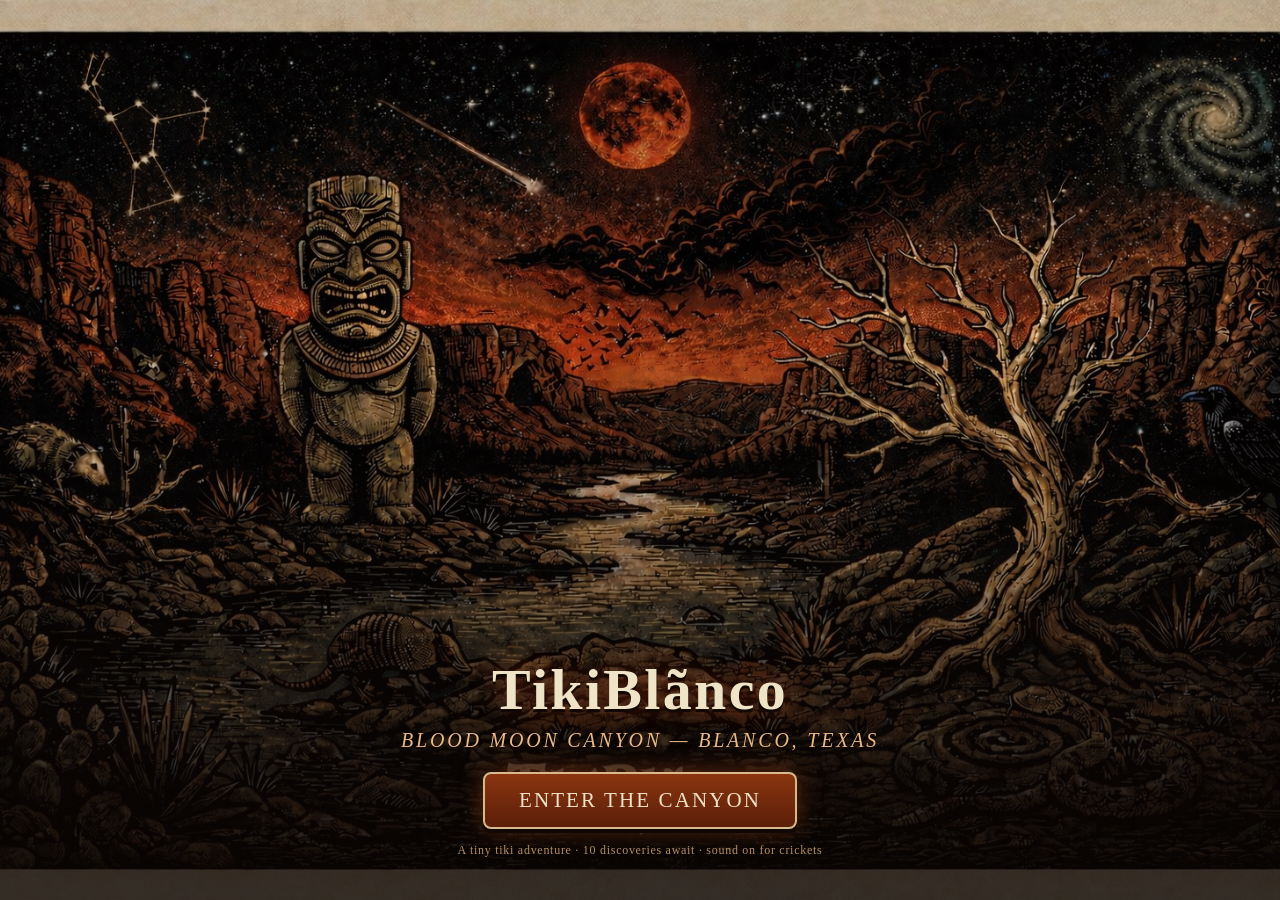
==== tiki-blanco/index.html @ be37e6ae "Add Blood Moon Canyon — explorable 3D game of the TikiBlãnco poster A self-contained N64-style Three" ====
<!DOCTYPE html>
<html lang="en">
<head>
<meta charset="utf-8">
<title>TikiBlãnco — Blood Moon Canyon</title>
<meta name="viewport" content="width=device-width, initial-scale=1, maximum-scale=1, user-scalable=no, viewport-fit=cover">
<meta name="apple-mobile-web-app-capable" content="yes">
<meta name="apple-mobile-web-app-status-bar-style" content="black-translucent">
<meta name="description" content="Explore the TikiBlãnco poster as a little tiki man — a retro low-poly adventure in Blanco, Texas.">
<style>
  :root{
    --parchment:#efe3c8;
    --ink:#2a1608;
    --rust:#a83a12;
    --ember:#ff7a33;
    --shadow:#120803;
  }
  *{ margin:0; padding:0; box-sizing:border-box; -webkit-tap-highlight-color:transparent; }
  html,body{ width:100%; height:100%; overflow:hidden; background:#0a0503; }
  body{ font-family:Georgia,'Times New Roman',serif; color:var(--parchment);
        touch-action:none; user-select:none; -webkit-user-select:none; }
  #game{ position:fixed; inset:0; }
  #game canvas{ width:100%; height:100%; display:block; image-rendering:pixelated; image-rendering:crisp-edges; }

  /* ---------- Title screen ---------- */
  #title{
    position:fixed; inset:0; z-index:50; display:flex; flex-direction:column;
    align-items:center; justify-content:flex-end; text-align:center;
    background:#0a0503 url('poster.jpg') center/cover no-repeat;
    transition:opacity 1.2s ease;
  }
  #title::after{ content:''; position:absolute; inset:0;
    background:linear-gradient(180deg, rgba(10,5,3,.25) 0%, rgba(10,5,3,.0) 35%, rgba(10,5,3,.82) 88%); }
  #title.hidden{ opacity:0; pointer-events:none; }
  #title .inner{ position:relative; z-index:1; padding:0 24px calc(42px + env(safe-area-inset-bottom)); max-width:560px; }
  #title h1{
    font-size:clamp(34px,7vw,58px); letter-spacing:.04em; color:var(--parchment);
    text-shadow:0 3px 0 var(--shadow), 0 0 28px rgba(255,90,30,.45);
    font-weight:700;
  }
  #title h2{
    font-size:clamp(14px,3vw,20px); font-style:italic; font-weight:400;
    color:#e8b98a; margin:6px 0 20px; text-shadow:0 2px 0 var(--shadow);
    letter-spacing:.14em;
  }
  #enterBtn{
    font-family:inherit; font-size:clamp(16px,3.4vw,21px); letter-spacing:.1em;
    color:var(--parchment); background:linear-gradient(180deg,#8a3510,#5c1f08);
    border:2px solid #d8b98c; border-radius:8px; padding:14px 34px; cursor:pointer;
    box-shadow:0 4px 0 var(--shadow), 0 0 24px rgba(255,110,40,.35);
    animation:pulse 2.2s ease-in-out infinite;
  }
  #enterBtn:active{ transform:translateY(3px); box-shadow:0 1px 0 var(--shadow); }
  @keyframes pulse{ 0%,100%{ box-shadow:0 4px 0 var(--shadow),0 0 16px rgba(255,110,40,.25);}
                    50%{ box-shadow:0 4px 0 var(--shadow),0 0 34px rgba(255,130,50,.55);} }
  #title .hint{ margin-top:14px; font-size:12px; color:#cfa87a; opacity:.85; letter-spacing:.06em; }

  /* ---------- HUD ---------- */
  #hud{ position:fixed; inset:0; z-index:20; pointer-events:none; opacity:0; transition:opacity .8s ease .6s; }
  #hud.on{ opacity:1; }
  .hudCard{
    background:rgba(18,8,3,.72); border:1px solid rgba(216,185,140,.5); border-radius:8px;
    padding:8px 12px; backdrop-filter:blur(2px);
  }
  #logo{ position:absolute; top:calc(10px + env(safe-area-inset-top)); left:12px; }
  #logo b{ display:block; font-size:17px; letter-spacing:.06em; color:var(--parchment); }
  #logo span{ display:block; font-size:10.5px; font-style:italic; color:#dd9a5b; letter-spacing:.14em; }
  #counter{ position:absolute; top:calc(10px + env(safe-area-inset-top)); right:12px; text-align:right; pointer-events:auto; cursor:pointer; }
  #counter b{ font-size:16px; color:var(--ember); }
  #counter span{ font-size:11px; letter-spacing:.08em; color:#e6cfa2; }
  #muteBtn{
    position:absolute; top:calc(64px + env(safe-area-inset-top)); right:12px; pointer-events:auto; cursor:pointer;
    width:38px; height:34px; display:flex; align-items:center; justify-content:center; font-size:16px;
  }
  #ctrlHint{
    position:absolute; bottom:calc(14px + env(safe-area-inset-bottom)); left:50%; transform:translateX(-50%);
    font-size:12.5px; letter-spacing:.06em; color:#e6cfa2; white-space:nowrap;
    transition:opacity 1s ease;
  }
  #ctrlHint.fade{ opacity:0; }

  /* ---------- Discovery popup ---------- */
  #popup{
    position:fixed; left:50%; top:calc(16px + env(safe-area-inset-top) + 54px); transform:translateX(-50%) translateY(-12px);
    z-index:30; width:min(400px, calc(100vw - 32px));
    background:linear-gradient(180deg,#f2e6ca,#e5d3ab);
    color:var(--ink); border:2px solid #6b3d16; border-radius:10px;
    box-shadow:0 6px 0 rgba(0,0,0,.45), inset 0 0 40px rgba(120,70,20,.18);
    padding:14px 18px 15px; opacity:0; pointer-events:none;
    transition:opacity .35s ease, transform .35s ease;
  }
  #popup.show{ opacity:1; transform:translateX(-50%) translateY(0); pointer-events:auto; cursor:pointer; }
  #popup .kicker{ font-size:10px; letter-spacing:.22em; color:var(--rust); text-transform:uppercase; }
  #popup h3{ font-size:21px; margin:3px 0 6px; color:#3a1c06; }
  #popup p{ font-size:13.5px; line-height:1.45; font-style:italic; color:#4a2a10; }

  /* ---------- Field guide ---------- */
  #guide{
    position:fixed; inset:0; z-index:40; display:none; align-items:center; justify-content:center;
    background:rgba(8,4,2,.7); pointer-events:auto;
  }
  #guide.show{ display:flex; }
  #guide .book{
    width:min(430px, calc(100vw - 36px)); max-height:78vh; overflow-y:auto;
    background:linear-gradient(180deg,#f2e6ca,#e2cfa5); color:var(--ink);
    border:2px solid #6b3d16; border-radius:12px; padding:20px 22px;
    box-shadow:0 10px 0 rgba(0,0,0,.5);
  }
  #guide h3{ text-align:center; font-size:20px; color:#3a1c06; letter-spacing:.06em; margin-bottom:2px; }
  #guide .sub{ text-align:center; font-size:11px; font-style:italic; color:var(--rust); margin-bottom:12px; letter-spacing:.1em; }
  #guide ul{ list-style:none; }
  #guide li{ padding:7px 4px; border-bottom:1px dashed rgba(107,61,22,.35); font-size:14.5px; display:flex; gap:10px; align-items:center; }
  #guide li .dot{ width:12px; text-align:center; }
  #guide li.found .dot{ color:#0a6b2a; }
  #guide li.unfound{ color:#9b7a4e; font-style:italic; }
  #guide .close{ display:block; margin:14px auto 0; font-family:inherit; font-size:14px; padding:8px 26px;
    background:linear-gradient(180deg,#8a3510,#5c1f08); color:var(--parchment);
    border:1.5px solid #d8b98c; border-radius:7px; cursor:pointer; letter-spacing:.08em; }

  /* ---------- Completion banner ---------- */
  #complete{
    position:fixed; left:50%; top:38%; transform:translate(-50%,-50%) scale(.9); z-index:35;
    width:min(430px, calc(100vw - 36px)); text-align:center;
    background:linear-gradient(180deg,#f2e6ca,#e5d3ab); color:var(--ink);
    border:3px solid #6b3d16; border-radius:14px; padding:22px 24px;
    box-shadow:0 8px 0 rgba(0,0,0,.5), 0 0 60px rgba(255,120,40,.55);
    opacity:0; pointer-events:none; transition:opacity .6s ease, transform .6s ease;
  }
  #complete.show{ opacity:1; transform:translate(-50%,-50%) scale(1); pointer-events:auto; cursor:pointer; }
  #complete h3{ font-size:24px; color:#3a1c06; margin-bottom:8px; }
  #complete p{ font-size:14.5px; font-style:italic; line-height:1.5; color:#4a2a10; }

  /* ---------- Touch controls ---------- */
  #stick{ position:fixed; z-index:25; width:110px; height:110px; border-radius:50%;
    border:2px solid rgba(216,185,140,.5); background:rgba(18,8,3,.35); display:none; pointer-events:none; }
  #stickKnob{ position:absolute; left:50%; top:50%; width:46px; height:46px; margin:-23px 0 0 -23px;
    border-radius:50%; background:rgba(216,185,140,.55); border:2px solid rgba(240,220,180,.8); }
  #jumpBtn{
    position:fixed; right:20px; bottom:calc(46px + env(safe-area-inset-bottom)); z-index:25;
    width:74px; height:74px; border-radius:50%; display:none; align-items:center; justify-content:center;
    background:rgba(18,8,3,.55); border:2px solid rgba(216,185,140,.6);
    color:var(--parchment); font-family:inherit; font-size:13px; letter-spacing:.08em; pointer-events:auto;
  }
  body.touch #jumpBtn{ display:flex; }

  /* vignette for mood */
  #vignette{ position:fixed; inset:0; z-index:15; pointer-events:none;
    background:radial-gradient(ellipse at center, transparent 55%, rgba(8,3,1,.55) 100%); }
</style>
</head>
<body>
  <div id="game"></div>
  <div id="vignette"></div>

  <div id="hud">
    <div id="logo" class="hudCard"><b>TikiBl&atilde;nco</b><span>BLOOD MOON CANYON</span></div>
    <div id="counter" class="hudCard" title="Open field guide"><b id="count">0</b><b style="color:#e6cfa2">/10</b><br><span>DISCOVERIES &#9662;</span></div>
    <div id="muteBtn" class="hudCard" title="Toggle sound">&#128266;</div>
    <div id="ctrlHint" class="hudCard"></div>
  </div>

  <div id="popup"><div class="kicker">Discovery</div><h3 id="popTitle"></h3><p id="popText"></p></div>

  <div id="guide"><div class="book">
    <h3>Field Guide</h3><div class="sub">BLANCO, TEXAS &mdash; UNDER THE BLOOD MOON</div>
    <ul id="guideList"></ul>
    <button class="close" id="guideClose">Close</button>
  </div></div>

  <div id="complete"><h3>Canyon Explored!</h3>
    <p>You&rsquo;ve wandered every corner of Blood Moon Canyon and lived to tell it.
    The Great Tiki&rsquo;s eyes burn bright in your honor.<br><br><b>Aloha, y&rsquo;all. &mdash; TikiBl&atilde;nco</b></p></div>

  <div id="stick"><div id="stickKnob"></div></div>
  <button id="jumpBtn">JUMP</button>

  <div id="title"><div class="inner">
    <h1>TikiBl&atilde;nco</h1>
    <h2>BLOOD MOON CANYON &mdash; BLANCO, TEXAS</h2>
    <button id="enterBtn">ENTER THE CANYON</button>
    <div class="hint">A tiny tiki adventure &middot; 10 discoveries await &middot; sound on for crickets</div>
  </div></div>

<script type="module" src="js/game.js"></script>
</body>
</html>
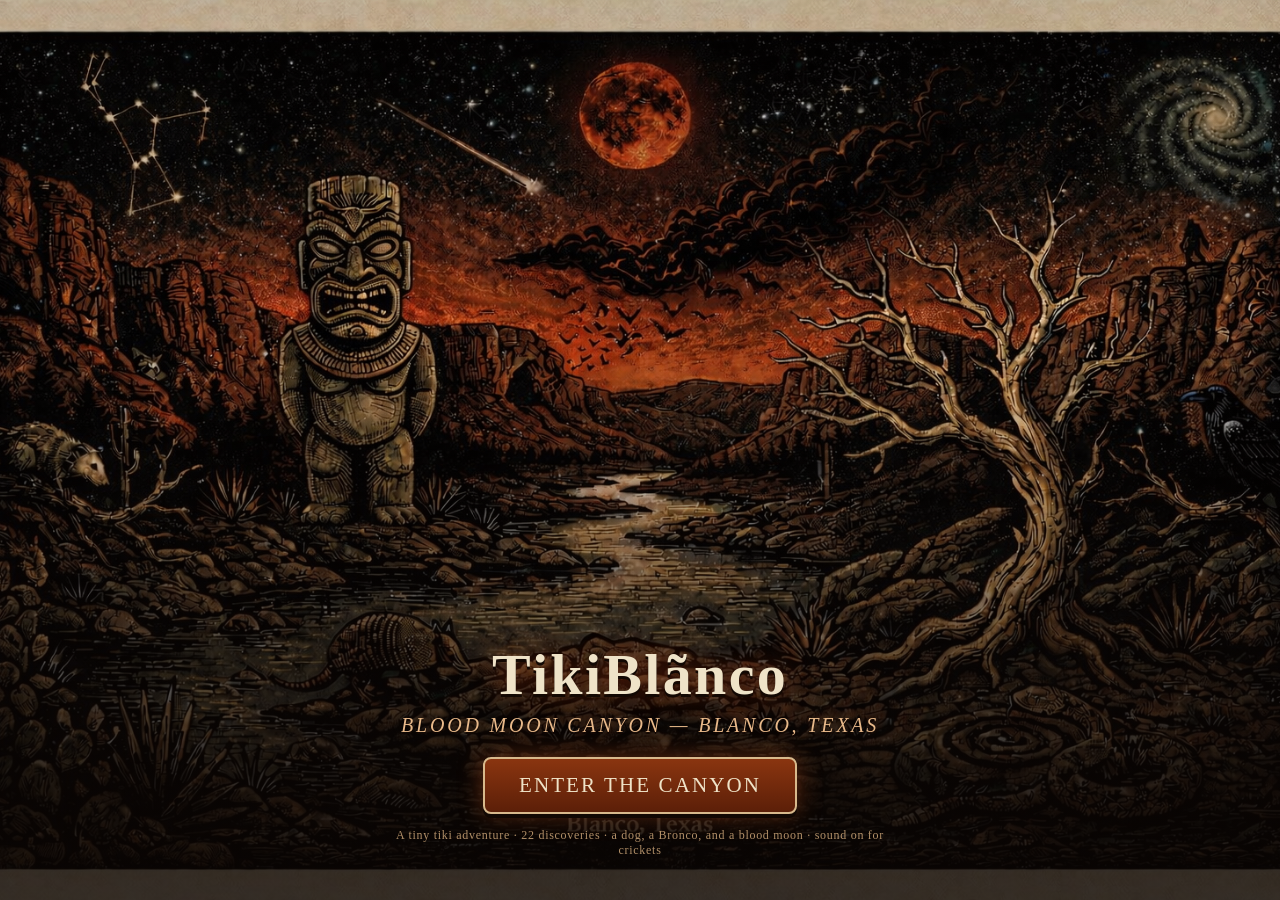
==== commit 7dc385d1: "Expand Blood Moon Canyon: 22 discoveries, tiki bar grotto, drivable Bronco, dogs, cryptids, soundtra" ====
--- a/tiki-blanco/index.html
+++ b/tiki-blanco/index.html
@@ -143,6 +143,25 @@
   }
   body.touch #jumpBtn{ display:flex; }
 
+  /* discovery tracker compass */
+  #tracker{
+    position:fixed; left:14px; bottom:calc(14px + env(safe-area-inset-bottom)); z-index:22;
+    display:none; align-items:center; gap:8px; font-size:12.5px; letter-spacing:.06em; color:#e6cfa2;
+  }
+  #tracker #trackArrow{ display:inline-block; color:var(--ember); font-size:15px; transition:transform .12s linear; }
+
+  /* drive / exit button */
+  #driveBtn{
+    position:fixed; right:20px; bottom:calc(136px + env(safe-area-inset-bottom)); z-index:25;
+    display:none; padding:14px 18px; border-radius:50%; width:74px; height:74px;
+    background:linear-gradient(180deg,#2e6b3a,#1c4a24); border:2px solid #d8b98c;
+    color:var(--parchment); font-family:inherit; font-size:13px; letter-spacing:.08em; cursor:pointer;
+    box-shadow:0 3px 0 var(--shadow);
+  }
+  #driveBtn:active{ transform:translateY(2px); }
+
+  #guide .reset{ background:linear-gradient(180deg,#5a5048,#3a322c); font-size:12px; padding:6px 18px; margin-top:8px; }
+
   /* vignette for mood */
   #vignette{ position:fixed; inset:0; z-index:15; pointer-events:none;
     background:radial-gradient(ellipse at center, transparent 55%, rgba(8,3,1,.55) 100%); }
@@ -154,17 +173,21 @@
 
   <div id="hud">
     <div id="logo" class="hudCard"><b>TikiBl&atilde;nco</b><span>BLOOD MOON CANYON</span></div>
-    <div id="counter" class="hudCard" title="Open field guide"><b id="count">0</b><b style="color:#e6cfa2">/10</b><br><span>DISCOVERIES &#9662;</span></div>
+    <div id="counter" class="hudCard" title="Open field guide"><b id="count">0</b><b style="color:#e6cfa2">/22</b><br><span>DISCOVERIES &#9662;</span></div>
     <div id="muteBtn" class="hudCard" title="Toggle sound">&#128266;</div>
     <div id="ctrlHint" class="hudCard"></div>
   </div>
 
-  <div id="popup"><div class="kicker">Discovery</div><h3 id="popTitle"></h3><p id="popText"></p></div>
+  <div id="popup"><div class="kicker" id="popKicker">Discovery</div><h3 id="popTitle"></h3><p id="popText"></p></div>
+
+  <div id="tracker" class="hudCard"><span id="trackArrow">&#9650;</span><span id="trackDist"></span></div>
+  <button id="driveBtn">DRIVE</button>
 
   <div id="guide"><div class="book">
     <h3>Field Guide</h3><div class="sub">BLANCO, TEXAS &mdash; UNDER THE BLOOD MOON</div>
     <ul id="guideList"></ul>
     <button class="close" id="guideClose">Close</button>
+    <button class="close reset" id="guideReset" title="Erase progress and start over">Reset Journey</button>
   </div></div>
 
   <div id="complete"><h3>Canyon Explored!</h3>
@@ -178,7 +201,7 @@
     <h1>TikiBl&atilde;nco</h1>
     <h2>BLOOD MOON CANYON &mdash; BLANCO, TEXAS</h2>
     <button id="enterBtn">ENTER THE CANYON</button>
-    <div class="hint">A tiny tiki adventure &middot; 10 discoveries await &middot; sound on for crickets</div>
+    <div class="hint">A tiny tiki adventure &middot; 22 discoveries &middot; a dog, a Bronco, and a blood moon &middot; sound on for crickets</div>
   </div></div>
 
 <script type="module" src="js/game.js"></script>
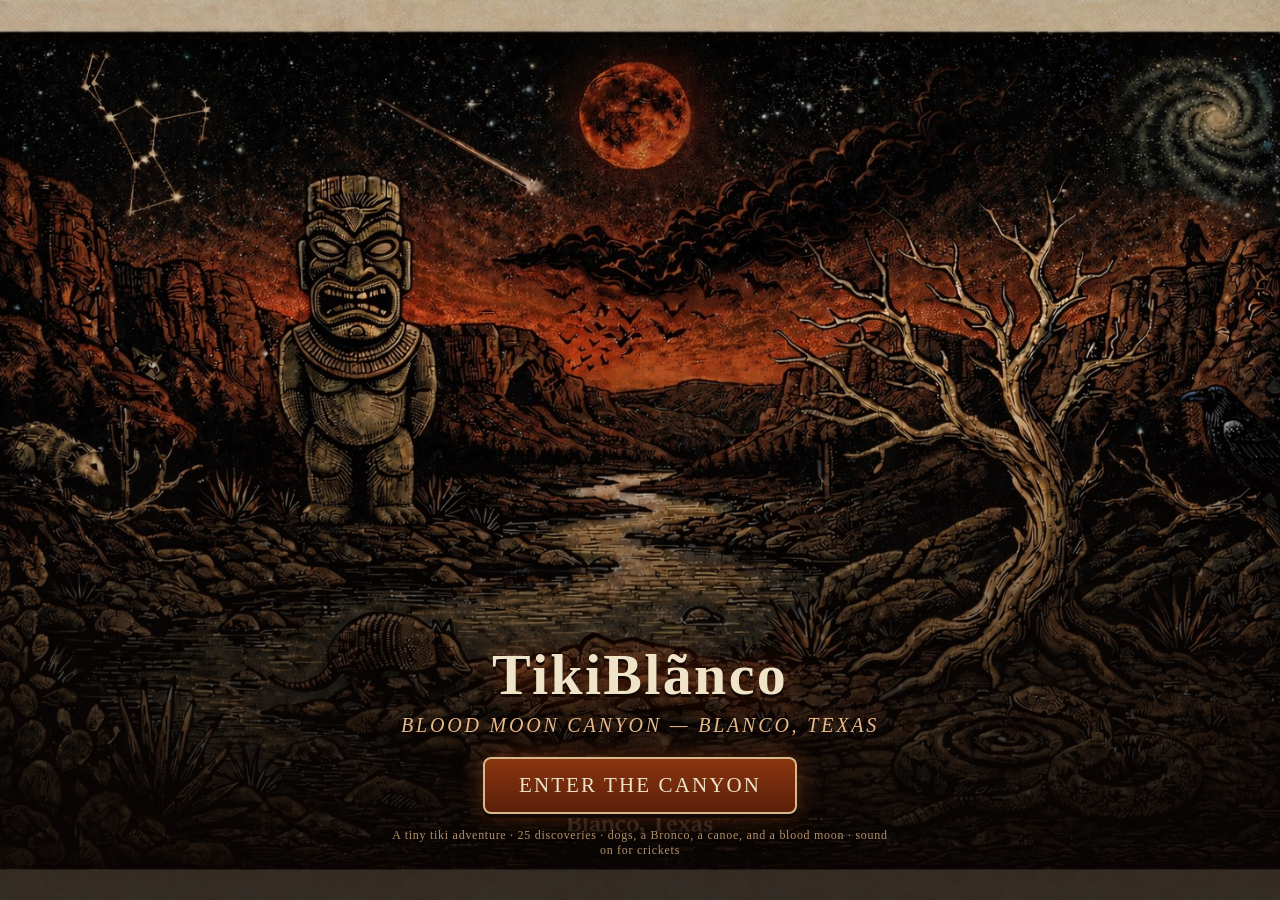
==== commit 679335d9: "Add vineyard, wine speed boost, canoe, fetch, fishing, mugs, Trader Blanco, radio, photo mode, blood" ====
--- a/tiki-blanco/index.html
+++ b/tiki-blanco/index.html
@@ -159,6 +159,24 @@
     box-shadow:0 3px 0 var(--shadow);
   }
   #driveBtn:active{ transform:translateY(2px); }
+  .actBtn{
+    position:fixed; right:20px; z-index:25; display:none;
+    width:74px; height:74px; border-radius:50%;
+    background:linear-gradient(180deg,#6b4416,#4a2c0c); border:2px solid #d8b98c;
+    color:var(--parchment); font-family:inherit; font-size:12.5px; letter-spacing:.08em; cursor:pointer;
+    box-shadow:0 3px 0 var(--shadow);
+  }
+  .actBtn:active{ transform:translateY(2px); }
+  #fishBtn{ bottom:calc(226px + env(safe-area-inset-bottom)); }
+  #fetchBtn{ bottom:calc(316px + env(safe-area-inset-bottom)); }
+  #boostChip{
+    position:fixed; left:50%; transform:translateX(-50%); top:calc(10px + env(safe-area-inset-top));
+    z-index:22; display:none; font-size:14px; color:#f2c2d8; letter-spacing:.06em;
+  }
+  #photoBtn{
+    position:absolute; top:calc(110px + env(safe-area-inset-top)); right:12px; pointer-events:auto; cursor:pointer;
+    width:38px; height:34px; display:flex; align-items:center; justify-content:center; font-size:15px;
+  }
 
   #guide .reset{ background:linear-gradient(180deg,#5a5048,#3a322c); font-size:12px; padding:6px 18px; margin-top:8px; }
 
@@ -173,26 +191,33 @@
 
   <div id="hud">
     <div id="logo" class="hudCard"><b>TikiBl&atilde;nco</b><span>BLOOD MOON CANYON</span></div>
-    <div id="counter" class="hudCard" title="Open field guide"><b id="count">0</b><b style="color:#e6cfa2">/22</b><br><span>DISCOVERIES &#9662;</span></div>
+    <div id="counter" class="hudCard" title="Open field guide"><b id="count">0</b><b style="color:#e6cfa2">/25</b><br><span>DISCOVERIES &#9662;</span></div>
     <div id="muteBtn" class="hudCard" title="Toggle sound">&#128266;</div>
+    <div id="photoBtn" class="hudCard" title="Take a framed photo (P)">&#128247;</div>
     <div id="ctrlHint" class="hudCard"></div>
   </div>
 
   <div id="popup"><div class="kicker" id="popKicker">Discovery</div><h3 id="popTitle"></h3><p id="popText"></p></div>
 
   <div id="tracker" class="hudCard"><span id="trackArrow">&#9650;</span><span id="trackDist"></span></div>
+  <div id="boostChip" class="hudCard"></div>
   <button id="driveBtn">DRIVE</button>
+  <button id="fishBtn" class="actBtn">FISH</button>
+  <button id="fetchBtn" class="actBtn">FETCH</button>
 
   <div id="guide"><div class="book">
     <h3>Field Guide</h3><div class="sub">BLANCO, TEXAS &mdash; UNDER THE BLOOD MOON</div>
     <ul id="guideList"></ul>
+    <div id="guideFoot" style="text-align:center;font-size:11.5px;font-style:italic;color:#7a5426;margin-top:10px"></div>
     <button class="close" id="guideClose">Close</button>
     <button class="close reset" id="guideReset" title="Erase progress and start over">Reset Journey</button>
   </div></div>
 
   <div id="complete"><h3>Canyon Explored!</h3>
     <p>You&rsquo;ve wandered every corner of Blood Moon Canyon and lived to tell it.
-    The Great Tiki&rsquo;s eyes burn bright in your honor.<br><br><b>Aloha, y&rsquo;all. &mdash; TikiBl&atilde;nco</b></p></div>
+    The Great Tiki&rsquo;s eyes burn bright in your honor. Somebody is waiting for you at the grotto&hellip;<br>
+    <b id="completeTime" style="display:block;margin-top:8px;color:#a83a12"></b>
+    <br><b>Aloha, y&rsquo;all. &mdash; TikiBl&atilde;nco</b></p></div>
 
   <div id="stick"><div id="stickKnob"></div></div>
   <button id="jumpBtn">JUMP</button>
@@ -201,7 +226,7 @@
     <h1>TikiBl&atilde;nco</h1>
     <h2>BLOOD MOON CANYON &mdash; BLANCO, TEXAS</h2>
     <button id="enterBtn">ENTER THE CANYON</button>
-    <div class="hint">A tiny tiki adventure &middot; 22 discoveries &middot; a dog, a Bronco, and a blood moon &middot; sound on for crickets</div>
+    <div class="hint">A tiny tiki adventure &middot; 25 discoveries &middot; dogs, a Bronco, a canoe, and a blood moon &middot; sound on for crickets</div>
   </div></div>
 
 <script type="module" src="js/game.js"></script>
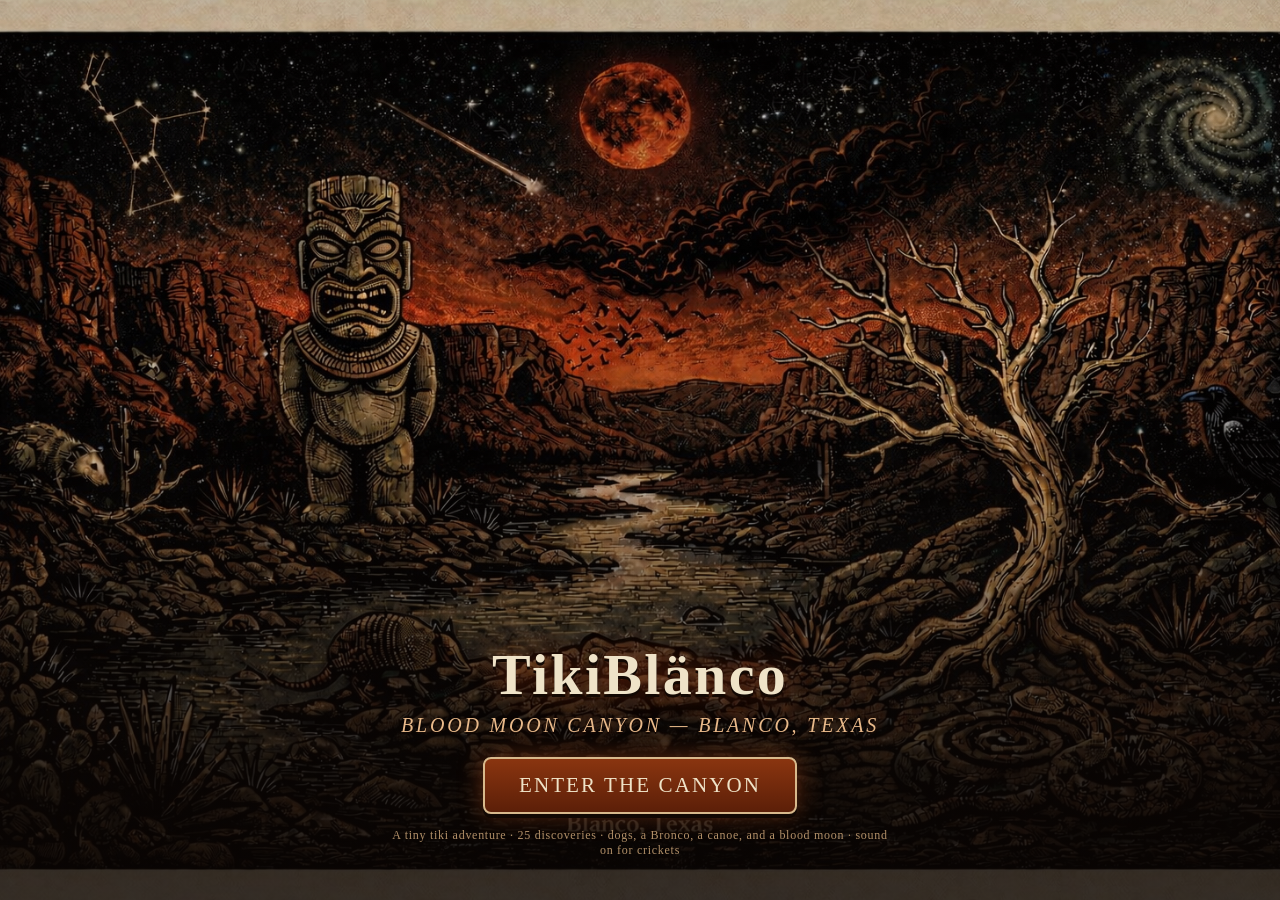
==== commit bba18c41: "Rename brand mark to TikiBlänco (a-umlaut) everywhere Swap ã/Ã for ä/Ä across all pages, the in-game" ====
--- a/tiki-blanco/index.html
+++ b/tiki-blanco/index.html
@@ -2,11 +2,11 @@
 <html lang="en">
 <head>
 <meta charset="utf-8">
-<title>TikiBlãnco — Blood Moon Canyon</title>
+<title>TikiBlänco — Blood Moon Canyon</title>
 <meta name="viewport" content="width=device-width, initial-scale=1, maximum-scale=1, user-scalable=no, viewport-fit=cover">
 <meta name="apple-mobile-web-app-capable" content="yes">
 <meta name="apple-mobile-web-app-status-bar-style" content="black-translucent">
-<meta name="description" content="Explore the TikiBlãnco poster as a little tiki man — a retro low-poly adventure in Blanco, Texas.">
+<meta name="description" content="Explore the TikiBlänco poster as a little tiki man — a retro low-poly adventure in Blanco, Texas.">
 <style>
   :root{
     --parchment:#efe3c8;
@@ -190,7 +190,7 @@
   <div id="vignette"></div>
 
   <div id="hud">
-    <div id="logo" class="hudCard"><b>TikiBl&atilde;nco</b><span>BLOOD MOON CANYON</span></div>
+    <div id="logo" class="hudCard"><b>TikiBl&auml;nco</b><span>BLOOD MOON CANYON</span></div>
     <div id="counter" class="hudCard" title="Open field guide"><b id="count">0</b><b style="color:#e6cfa2">/25</b><br><span>DISCOVERIES &#9662;</span></div>
     <div id="muteBtn" class="hudCard" title="Toggle sound">&#128266;</div>
     <div id="photoBtn" class="hudCard" title="Take a framed photo (P)">&#128247;</div>
@@ -217,13 +217,13 @@
     <p>You&rsquo;ve wandered every corner of Blood Moon Canyon and lived to tell it.
     The Great Tiki&rsquo;s eyes burn bright in your honor. Somebody is waiting for you at the grotto&hellip;<br>
     <b id="completeTime" style="display:block;margin-top:8px;color:#a83a12"></b>
-    <br><b>Aloha, y&rsquo;all. &mdash; TikiBl&atilde;nco</b></p></div>
+    <br><b>Aloha, y&rsquo;all. &mdash; TikiBl&auml;nco</b></p></div>
 
   <div id="stick"><div id="stickKnob"></div></div>
   <button id="jumpBtn">JUMP</button>
 
   <div id="title"><div class="inner">
-    <h1>TikiBl&atilde;nco</h1>
+    <h1>TikiBl&auml;nco</h1>
     <h2>BLOOD MOON CANYON &mdash; BLANCO, TEXAS</h2>
     <button id="enterBtn">ENTER THE CANYON</button>
     <div class="hint">A tiny tiki adventure &middot; 25 discoveries &middot; dogs, a Bronco, a canoe, and a blood moon &middot; sound on for crickets</div>
